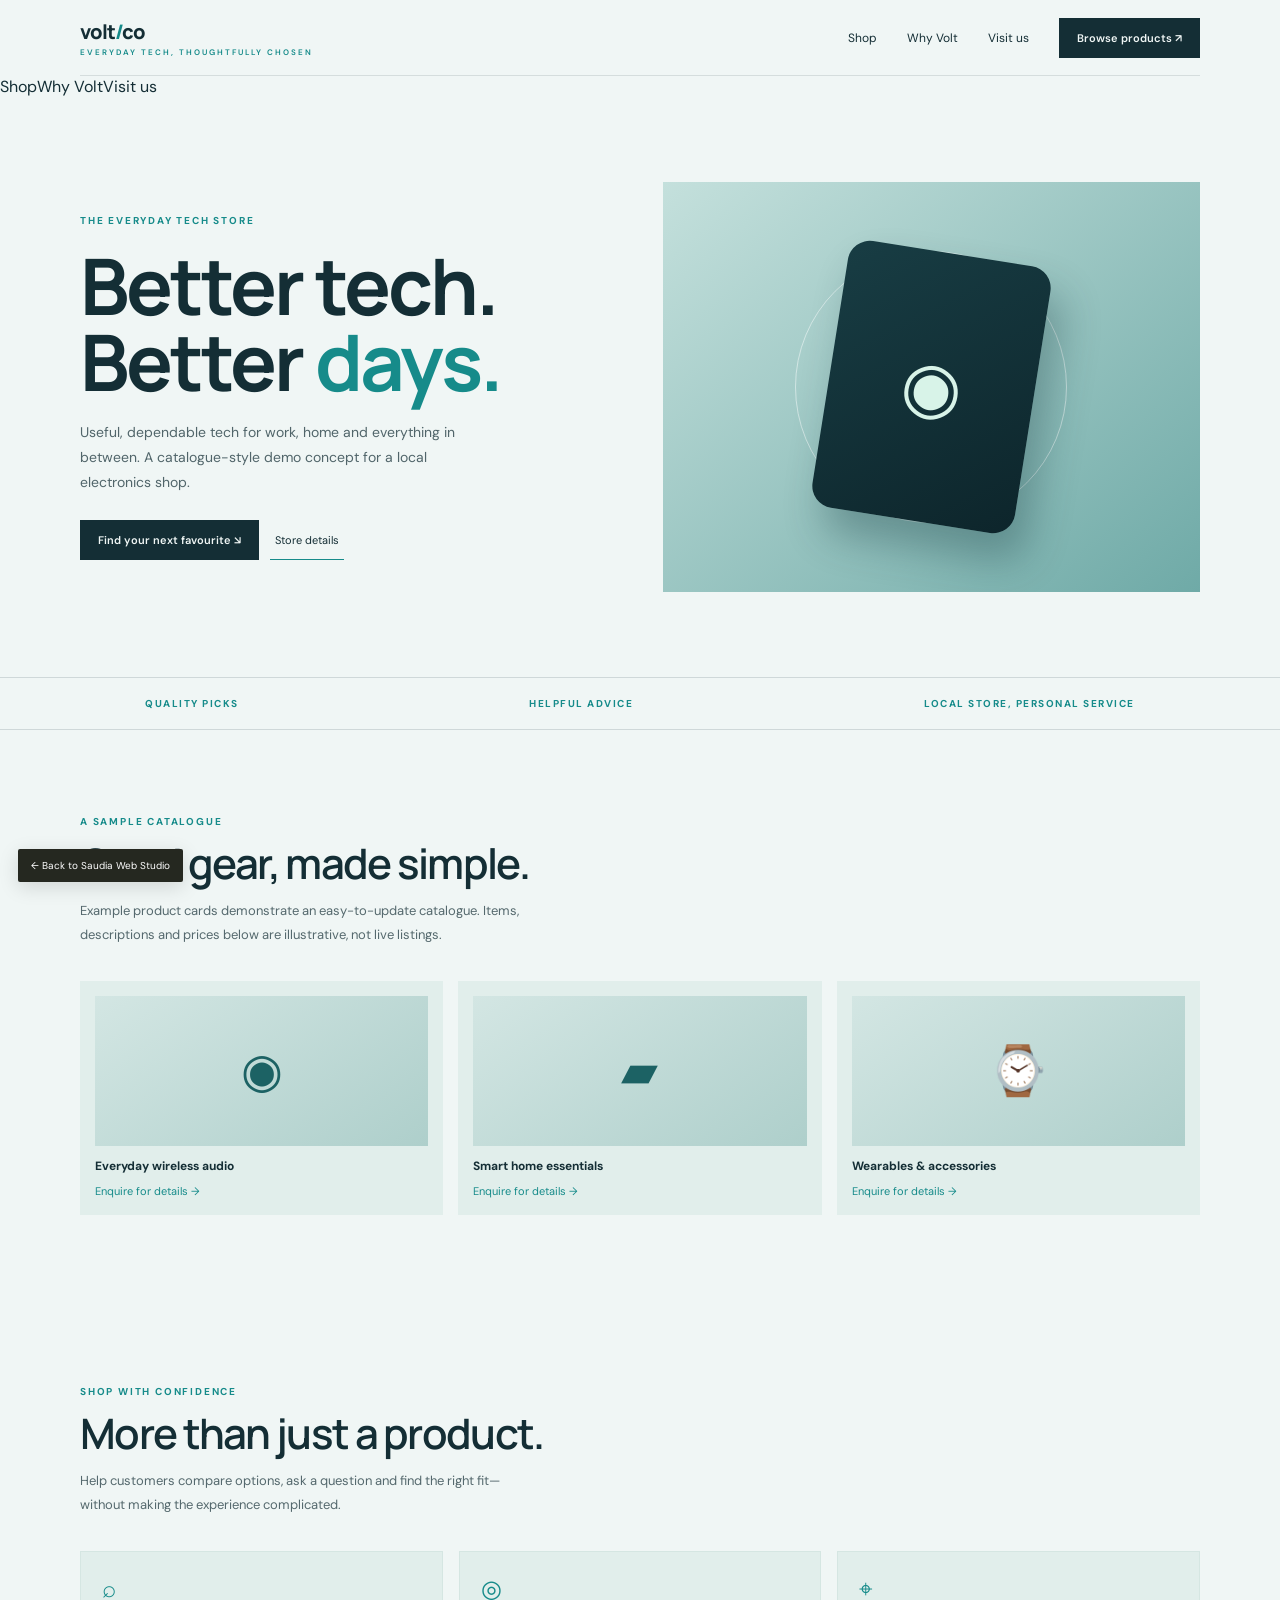
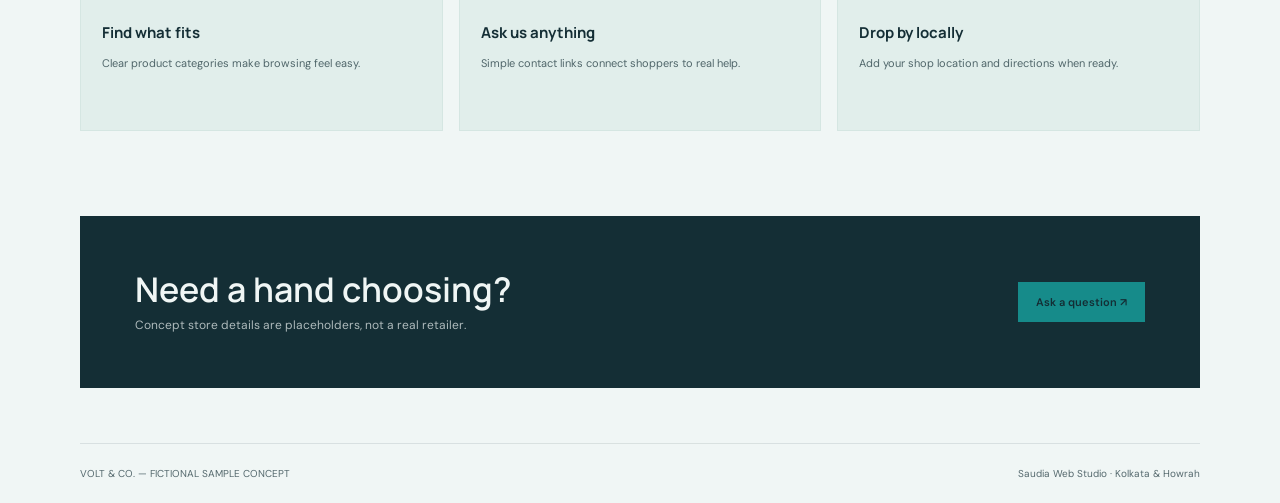
==== demos/electronics.html @ b41dc481 "Add standalone sample business websites Co-authored-by: arena-agent <297053741+arena-agent@users.nor" ====
<!doctype html><html lang="en"><head><meta charset="utf-8"><meta name="viewport" content="width=device-width,initial-scale=1"><meta name="description" content="Electronics shop website concept by Saudia Web Studio."><title>Volt &amp; Co. — Electronics sample</title><link rel="stylesheet" href="../demos.css"></head><body class="electronics"><header class="demo-wrap demo-nav"><a class="demo-brand" href="#top">volt<span style="color:var(--accent)">/</span>co<small>EVERYDAY TECH, THOUGHTFULLY CHOSEN</small></a><nav class="demo-links"><a href="#shop">Shop</a><a href="#benefits">Why Volt</a><a href="#visit">Visit us</a><a class="demo-btn" href="#shop">Browse products ↗</a></nav><button class="menu-btn" aria-label="Open menu">☰</button></header><nav class="mobile-links"><a href="#shop">Shop</a><a href="#benefits">Why Volt</a><a href="#visit">Visit us</a></nav><main id="top"><section class="demo-wrap demo-hero"><div><div class="demo-kicker">THE EVERYDAY TECH STORE</div><h1>Better tech.<br>Better <span style="color:var(--accent)">days.</span></h1><p>Useful, dependable tech for work, home and everything in between. A catalogue-style demo concept for a local electronics shop.</p><div class="demo-actions"><a class="demo-btn" href="#shop">Find your next favourite ↘</a><a class="demo-outline" href="#visit">Store details</a></div></div><div class="demo-art" role="img" aria-label="Stylized wireless headphones product"><div class="product-device">◉</div></div></section><div class="demo-band"><span>QUALITY PICKS</span><span>HELPFUL ADVICE</span><span>LOCAL STORE, PERSONAL SERVICE</span></div><section class="demo-wrap demo-section" id="shop"><div class="demo-kicker">A SAMPLE CATALOGUE</div><h2>Good gear, made simple.</h2><p class="section-intro">Example product cards demonstrate an easy-to-update catalogue. Items, descriptions and prices below are illustrative, not live listings.</p><div class="item-list"><article class="item"><div class="item-pic">◉</div><strong>Everyday wireless audio</strong><span>Enquire for details →</span></article><article class="item"><div class="item-pic">▰</div><strong>Smart home essentials</strong><span>Enquire for details →</span></article><article class="item"><div class="item-pic">⌚</div><strong>Wearables &amp; accessories</strong><span>Enquire for details →</span></article></div></section><section class="demo-wrap demo-section" id="benefits"><div class="demo-kicker">SHOP WITH CONFIDENCE</div><h2>More than just a product.</h2><p class="section-intro">Help customers compare options, ask a question and find the right fit—without making the experience complicated.</p><div class="demo-grid"><article class="demo-card"><span class="symbol">⌕</span><h3>Find what fits</h3><p>Clear product categories make browsing feel easy.</p></article><article class="demo-card"><span class="symbol">◎</span><h3>Ask us anything</h3><p>Simple contact links connect shoppers to real help.</p></article><article class="demo-card"><span class="symbol">⌖</span><h3>Drop by locally</h3><p>Add your shop location and directions when ready.</p></article></div></section><section class="demo-wrap demo-cta" id="visit"><div><h2>Need a hand choosing?</h2><p>Concept store details are placeholders, not a real retailer.</p></div><a class="demo-btn" href="mailto:hello@example.com?subject=Electronics%20shop%20enquiry">Ask a question ↗</a></section></main><footer class="demo-wrap demo-footer"><span>VOLT &amp; CO. — FICTIONAL SAMPLE CONCEPT</span><span>Saudia Web Studio · Kolkata &amp; Howrah</span></footer><a class="back-studio" href="../index.html#work">← Back to Saudia Web Studio</a><script src="demo.js"></script></body></html>
---- demos.css ----
@import url('https://fonts.googleapis.com/css2?family=DM+Sans:wght@400;500;600;700&family=Manrope:wght@400;500;600;700;800&family=Playfair+Display:ital,wght@0,500;0,600;1,500&display=swap');
*{box-sizing:border-box}html{scroll-behavior:smooth;scroll-padding-top:75px}body{margin:0;font-family:'DM Sans',sans-serif;color:var(--ink);background:var(--paper);-webkit-font-smoothing:antialiased}a{color:inherit;text-decoration:none}button{font:inherit}.demo-wrap{width:min(1120px,calc(100% - 48px));margin:auto}.demo-nav{height:76px;display:flex;align-items:center;justify-content:space-between;border-bottom:1px solid color-mix(in srgb,var(--ink) 12%,transparent)}.demo-brand{font:800 20px Manrope;letter-spacing:-1px}.demo-brand small{display:block;font:600 8px 'DM Sans';letter-spacing:2px;margin-top:2px;color:var(--accent)}.demo-links{display:flex;gap:30px;align-items:center;font-size:12px}.demo-btn{padding:13px 18px;background:var(--ink);color:var(--paper);font-size:11px;font-weight:600;display:inline-flex;gap:20px;align-items:center}.demo-hero{min-height:580px;display:grid;grid-template-columns:1fr 1fr;align-items:center;gap:45px;padding:65px 0}.demo-kicker{font-size:10px;font-weight:700;letter-spacing:1.8px;color:var(--accent)}.demo-hero h1{font:600 clamp(48px,6.5vw,78px)/.98 var(--heading);letter-spacing:-3px;margin:20px 0}.demo-hero h1 em{font-family:'Playfair Display',serif;color:var(--accent);font-weight:500}.demo-hero p{font-size:14px;line-height:1.8;max-width:390px;opacity:.72}.demo-actions{display:flex;gap:11px;margin-top:25px;align-items:center}.demo-outline{font-size:11px;border-bottom:1px solid var(--accent);padding:12px 5px}.demo-art{height:410px;position:relative;display:grid;place-items:center;overflow:hidden;background:var(--art)}.demo-art:after{content:'';position:absolute;width:270px;height:270px;border:1px solid #ffffff7a;border-radius:50%}.art-word{z-index:1;color:#fff;text-align:center;font:italic 22px 'Playfair Display';line-height:1.5}.demo-band{padding:19px 0;border-top:1px solid color-mix(in srgb,var(--ink) 15%,transparent);border-bottom:1px solid color-mix(in srgb,var(--ink) 15%,transparent);font-size:10px;font-weight:700;letter-spacing:1.5px;display:flex;justify-content:space-around;color:var(--accent)}.demo-section{padding:85px 0}.demo-section h2{font:600 42px/1.1 var(--heading);letter-spacing:-1.7px;margin:12px 0 12px}.section-intro{font-size:13px;opacity:.7;line-height:1.8;max-width:440px}.demo-grid{display:grid;grid-template-columns:repeat(3,1fr);gap:16px;margin-top:35px}.demo-card{padding:21px;background:var(--card);min-height:180px}.demo-card .symbol{font-size:24px;color:var(--accent)}.demo-card h3{font:700 15px Manrope;margin:18px 0 8px}.demo-card p{font-size:11px;line-height:1.7;opacity:.7}.demo-cta{background:var(--ink);color:var(--paper);padding:55px;display:flex;justify-content:space-between;align-items:center;gap:20px;margin-bottom:55px}.demo-cta h2{font:600 34px/1.1 var(--heading);margin:0 0 9px}.demo-cta p{font-size:12px;opacity:.7;margin:0}.demo-cta .demo-btn{background:var(--accent);color:var(--ink);white-space:nowrap}.demo-footer{border-top:1px solid color-mix(in srgb,var(--ink) 15%,transparent);padding:23px 0;display:flex;justify-content:space-between;font-size:10px;opacity:.7}.back-studio{position:fixed;z-index:5;bottom:18px;left:18px;padding:10px 13px;background:#252820;color:#fff;border-radius:2px;font-size:10px;box-shadow:0 5px 20px #0002}.menu-btn{display:none}
/* restaurant */.restaurant{--paper:#f7f2e8;--ink:#25342b;--accent:#a65e3b;--art:#748269;--card:#eee8d9;--heading:'Playfair Display',serif}.restaurant .demo-art{background:linear-gradient(135deg,#71816c,#b38a60)}.restaurant .plate-shape{width:260px;height:260px;background:radial-gradient(circle,#b56c41 0 14%,#dfc59a 15% 27%,#f2e7cd 28% 41%,#d9cfb8 42% 44%,#ece1ca 45%);border-radius:50%;box-shadow:0 20px 50px #25342b45;z-index:1}.restaurant .demo-art:after{width:310px;height:310px}
/* electronics */.electronics{--paper:#f0f6f5;--ink:#142e35;--accent:#168b8a;--art:#acd0cc;--card:#e1eeeb;--heading:Manrope}.electronics .demo-hero h1{font-weight:700}.electronics .demo-art{background:linear-gradient(140deg,#c4e0dc,#6faaa7)}.product-device{width:205px;height:270px;border-radius:22px;background:linear-gradient(145deg,#183d44,#0d252b);box-shadow:15px 25px 40px #11353b55;transform:rotate(9deg);z-index:1;display:grid;place-items:center;color:#d8f3e8;font-size:70px}.electronics .demo-card{border:1px solid #d5e6e2}.electronics .item-list{display:grid;grid-template-columns:repeat(3,1fr);gap:15px;margin-top:35px}.item{background:#e1eeeb;padding:15px}.item-pic{height:150px;background:linear-gradient(145deg,#d3e6e3,#aecfcb);display:grid;place-items:center;font-size:48px;color:#1c6264}.item strong{font-size:12px;display:block;margin:12px 0 5px}.item span{font-size:11px;color:#168b8a}
/* salon */.salon{--paper:#f8f2ef;--ink:#463936;--accent:#a26f67;--art:#d6b6ac;--card:#efe2dd;--heading:'Playfair Display',serif}.salon .demo-art{background:linear-gradient(145deg,#e6cfc5,#9e716c)}.salon .demo-art:before{content:'';position:absolute;bottom:-80px;width:230px;height:360px;border-radius:48% 48% 0 0;background:linear-gradient(130deg,#d0a28f,#87615c);box-shadow:inset 20px 0 #ffffff24}.salon .demo-art:after{width:300px;height:300px}.salon .demo-section:nth-of-type(even){background:#f1e7e2}.salon .demo-card{background:#f3e7e2}
@media(max-width:700px){.demo-wrap{width:calc(100% - 38px)}.demo-nav{height:65px}.demo-links{display:none}.menu-btn{display:block;background:none;border:0;font-size:22px;color:var(--ink)}.demo-nav.menu-open+.mobile-links{display:flex}.mobile-links{display:none;flex-direction:column;position:absolute;top:65px;left:0;right:0;background:var(--paper);z-index:4;padding:15px 20px;gap:16px;font-size:13px}.demo-hero{grid-template-columns:1fr;gap:27px;padding:50px 0}.demo-hero h1{font-size:58px}.demo-art{height:310px}.demo-band{font-size:8px;letter-spacing:.8px}.demo-section{padding:63px 0}.demo-section h2{font-size:35px}.demo-grid{grid-template-columns:1fr;gap:10px}.demo-card{min-height:150px}.demo-cta{padding:31px 23px;display:block}.demo-cta h2{font-size:29px}.demo-cta .demo-btn{margin-top:20px}.demo-footer{gap:10px;flex-wrap:wrap}.item-list{grid-template-columns:1fr!important}.item{display:grid;grid-template-columns:85px 1fr;column-gap:12px}.item-pic{grid-row:span 2;height:80px}.back-studio{bottom:10px;left:10px}}
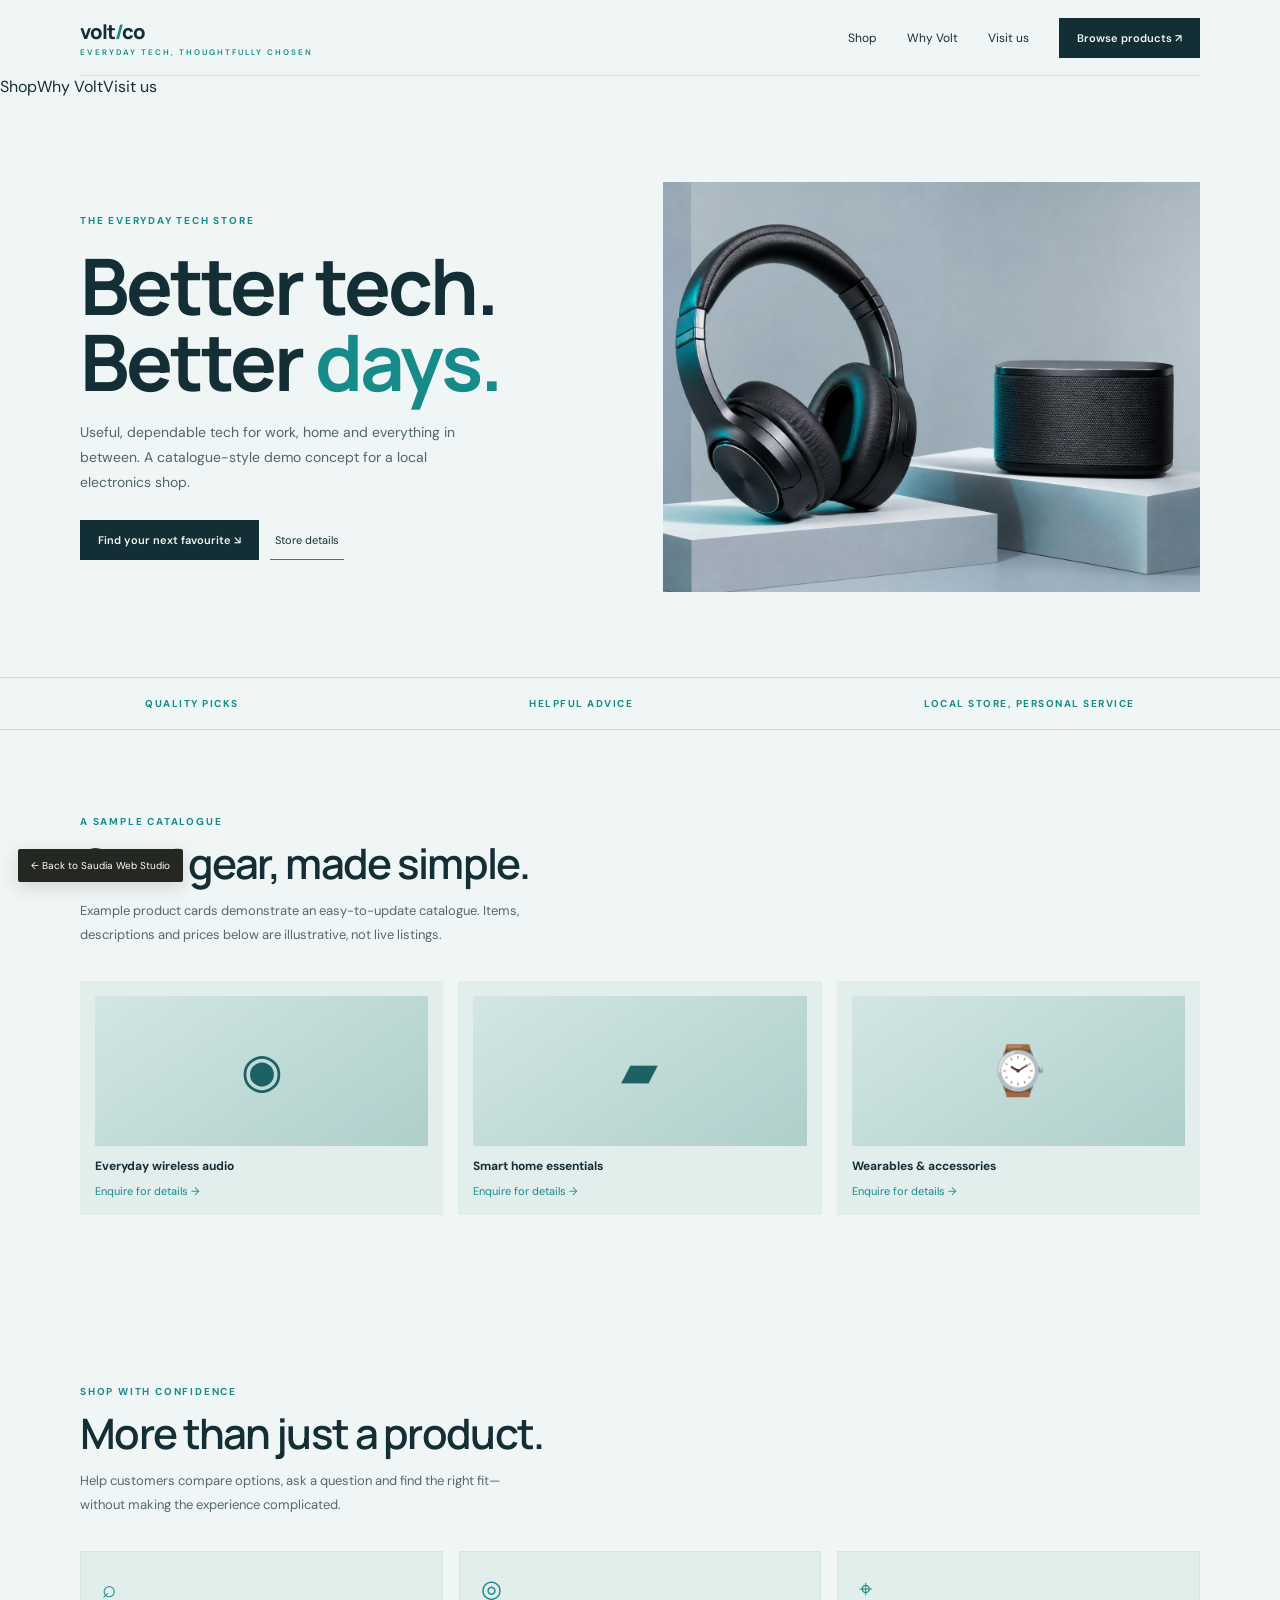
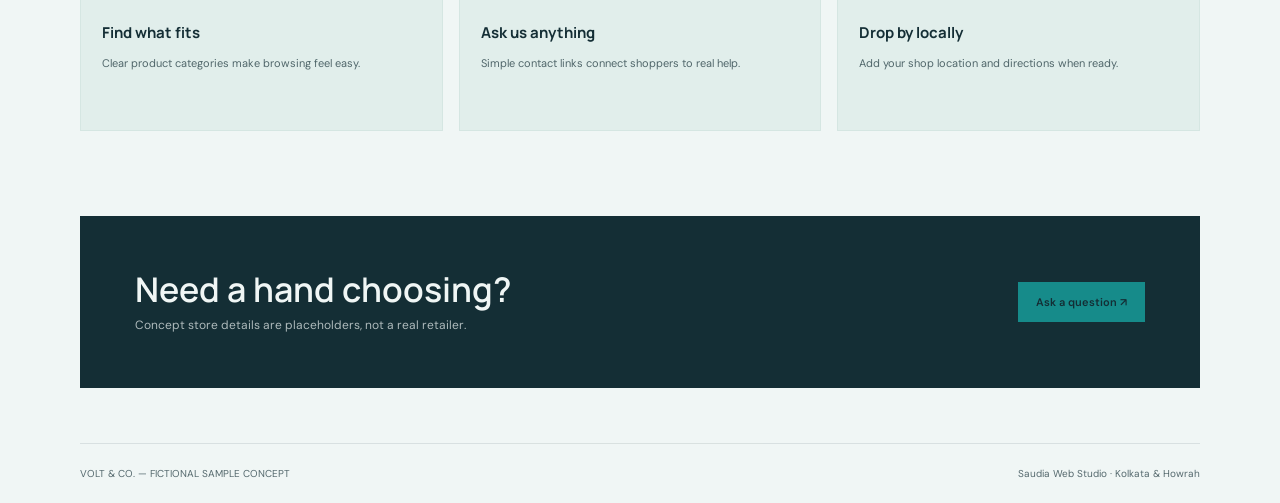
==== commit 007031f1: "Add photography to sample business websites Co-authored-by: arena-agent <297053741+arena-agent@users" ====
--- a/demos/electronics.html
+++ b/demos/electronics.html
@@ -1 +1 @@
-<!doctype html><html lang="en"><head><meta charset="utf-8"><meta name="viewport" content="width=device-width,initial-scale=1"><meta name="description" content="Electronics shop website concept by Saudia Web Studio."><title>Volt &amp; Co. — Electronics sample</title><link rel="stylesheet" href="../demos.css"></head><body class="electronics"><header class="demo-wrap demo-nav"><a class="demo-brand" href="#top">volt<span style="color:var(--accent)">/</span>co<small>EVERYDAY TECH, THOUGHTFULLY CHOSEN</small></a><nav class="demo-links"><a href="#shop">Shop</a><a href="#benefits">Why Volt</a><a href="#visit">Visit us</a><a class="demo-btn" href="#shop">Browse products ↗</a></nav><button class="menu-btn" aria-label="Open menu">☰</button></header><nav class="mobile-links"><a href="#shop">Shop</a><a href="#benefits">Why Volt</a><a href="#visit">Visit us</a></nav><main id="top"><section class="demo-wrap demo-hero"><div><div class="demo-kicker">THE EVERYDAY TECH STORE</div><h1>Better tech.<br>Better <span style="color:var(--accent)">days.</span></h1><p>Useful, dependable tech for work, home and everything in between. A catalogue-style demo concept for a local electronics shop.</p><div class="demo-actions"><a class="demo-btn" href="#shop">Find your next favourite ↘</a><a class="demo-outline" href="#visit">Store details</a></div></div><div class="demo-art" role="img" aria-label="Stylized wireless headphones product"><div class="product-device">◉</div></div></section><div class="demo-band"><span>QUALITY PICKS</span><span>HELPFUL ADVICE</span><span>LOCAL STORE, PERSONAL SERVICE</span></div><section class="demo-wrap demo-section" id="shop"><div class="demo-kicker">A SAMPLE CATALOGUE</div><h2>Good gear, made simple.</h2><p class="section-intro">Example product cards demonstrate an easy-to-update catalogue. Items, descriptions and prices below are illustrative, not live listings.</p><div class="item-list"><article class="item"><div class="item-pic">◉</div><strong>Everyday wireless audio</strong><span>Enquire for details →</span></article><article class="item"><div class="item-pic">▰</div><strong>Smart home essentials</strong><span>Enquire for details →</span></article><article class="item"><div class="item-pic">⌚</div><strong>Wearables &amp; accessories</strong><span>Enquire for details →</span></article></div></section><section class="demo-wrap demo-section" id="benefits"><div class="demo-kicker">SHOP WITH CONFIDENCE</div><h2>More than just a product.</h2><p class="section-intro">Help customers compare options, ask a question and find the right fit—without making the experience complicated.</p><div class="demo-grid"><article class="demo-card"><span class="symbol">⌕</span><h3>Find what fits</h3><p>Clear product categories make browsing feel easy.</p></article><article class="demo-card"><span class="symbol">◎</span><h3>Ask us anything</h3><p>Simple contact links connect shoppers to real help.</p></article><article class="demo-card"><span class="symbol">⌖</span><h3>Drop by locally</h3><p>Add your shop location and directions when ready.</p></article></div></section><section class="demo-wrap demo-cta" id="visit"><div><h2>Need a hand choosing?</h2><p>Concept store details are placeholders, not a real retailer.</p></div><a class="demo-btn" href="mailto:hello@example.com?subject=Electronics%20shop%20enquiry">Ask a question ↗</a></section></main><footer class="demo-wrap demo-footer"><span>VOLT &amp; CO. — FICTIONAL SAMPLE CONCEPT</span><span>Saudia Web Studio · Kolkata &amp; Howrah</span></footer><a class="back-studio" href="../index.html#work">← Back to Saudia Web Studio</a><script src="demo.js"></script></body></html>+<!doctype html><html lang="en"><head><meta charset="utf-8"><meta name="viewport" content="width=device-width,initial-scale=1"><meta name="description" content="Electronics shop website concept by Saudia Web Studio."><title>Volt &amp; Co. — Electronics sample</title><link rel="stylesheet" href="../demos.css"></head><body class="electronics"><header class="demo-wrap demo-nav"><a class="demo-brand" href="#top">volt<span style="color:var(--accent)">/</span>co<small>EVERYDAY TECH, THOUGHTFULLY CHOSEN</small></a><nav class="demo-links"><a href="#shop">Shop</a><a href="#benefits">Why Volt</a><a href="#visit">Visit us</a><a class="demo-btn" href="#shop">Browse products ↗</a></nav><button class="menu-btn" aria-label="Open menu">☰</button></header><nav class="mobile-links"><a href="#shop">Shop</a><a href="#benefits">Why Volt</a><a href="#visit">Visit us</a></nav><main id="top"><section class="demo-wrap demo-hero"><div><div class="demo-kicker">THE EVERYDAY TECH STORE</div><h1>Better tech.<br>Better <span style="color:var(--accent)">days.</span></h1><p>Useful, dependable tech for work, home and everything in between. A catalogue-style demo concept for a local electronics shop.</p><div class="demo-actions"><a class="demo-btn" href="#shop">Find your next favourite ↘</a><a class="demo-outline" href="#visit">Store details</a></div></div><div class="demo-art photo-art"><img src="electronics.jpg" alt="Wireless headphones and speaker displayed in a clean studio" width="1200" height="900" fetchpriority="high"></div></section><div class="demo-band"><span>QUALITY PICKS</span><span>HELPFUL ADVICE</span><span>LOCAL STORE, PERSONAL SERVICE</span></div><section class="demo-wrap demo-section" id="shop"><div class="demo-kicker">A SAMPLE CATALOGUE</div><h2>Good gear, made simple.</h2><p class="section-intro">Example product cards demonstrate an easy-to-update catalogue. Items, descriptions and prices below are illustrative, not live listings.</p><div class="item-list"><article class="item"><div class="item-pic">◉</div><strong>Everyday wireless audio</strong><span>Enquire for details →</span></article><article class="item"><div class="item-pic">▰</div><strong>Smart home essentials</strong><span>Enquire for details →</span></article><article class="item"><div class="item-pic">⌚</div><strong>Wearables &amp; accessories</strong><span>Enquire for details →</span></article></div></section><section class="demo-wrap demo-section" id="benefits"><div class="demo-kicker">SHOP WITH CONFIDENCE</div><h2>More than just a product.</h2><p class="section-intro">Help customers compare options, ask a question and find the right fit—without making the experience complicated.</p><div class="demo-grid"><article class="demo-card"><span class="symbol">⌕</span><h3>Find what fits</h3><p>Clear product categories make browsing feel easy.</p></article><article class="demo-card"><span class="symbol">◎</span><h3>Ask us anything</h3><p>Simple contact links connect shoppers to real help.</p></article><article class="demo-card"><span class="symbol">⌖</span><h3>Drop by locally</h3><p>Add your shop location and directions when ready.</p></article></div></section><section class="demo-wrap demo-cta" id="visit"><div><h2>Need a hand choosing?</h2><p>Concept store details are placeholders, not a real retailer.</p></div><a class="demo-btn" href="mailto:hello@example.com?subject=Electronics%20shop%20enquiry">Ask a question ↗</a></section></main><footer class="demo-wrap demo-footer"><span>VOLT &amp; CO. — FICTIONAL SAMPLE CONCEPT</span><span>Saudia Web Studio · Kolkata &amp; Howrah</span></footer><a class="back-studio" href="../index.html#work">← Back to Saudia Web Studio</a><script src="demo.js"></script></body></html>
--- a/demos.css
+++ b/demos.css
@@ -4,3 +4,5 @@
 /* electronics */.electronics{--paper:#f0f6f5;--ink:#142e35;--accent:#168b8a;--art:#acd0cc;--card:#e1eeeb;--heading:Manrope}.electronics .demo-hero h1{font-weight:700}.electronics .demo-art{background:linear-gradient(140deg,#c4e0dc,#6faaa7)}.product-device{width:205px;height:270px;border-radius:22px;background:linear-gradient(145deg,#183d44,#0d252b);box-shadow:15px 25px 40px #11353b55;transform:rotate(9deg);z-index:1;display:grid;place-items:center;color:#d8f3e8;font-size:70px}.electronics .demo-card{border:1px solid #d5e6e2}.electronics .item-list{display:grid;grid-template-columns:repeat(3,1fr);gap:15px;margin-top:35px}.item{background:#e1eeeb;padding:15px}.item-pic{height:150px;background:linear-gradient(145deg,#d3e6e3,#aecfcb);display:grid;place-items:center;font-size:48px;color:#1c6264}.item strong{font-size:12px;display:block;margin:12px 0 5px}.item span{font-size:11px;color:#168b8a}
 /* salon */.salon{--paper:#f8f2ef;--ink:#463936;--accent:#a26f67;--art:#d6b6ac;--card:#efe2dd;--heading:'Playfair Display',serif}.salon .demo-art{background:linear-gradient(145deg,#e6cfc5,#9e716c)}.salon .demo-art:before{content:'';position:absolute;bottom:-80px;width:230px;height:360px;border-radius:48% 48% 0 0;background:linear-gradient(130deg,#d0a28f,#87615c);box-shadow:inset 20px 0 #ffffff24}.salon .demo-art:after{width:300px;height:300px}.salon .demo-section:nth-of-type(even){background:#f1e7e2}.salon .demo-card{background:#f3e7e2}
 @media(max-width:700px){.demo-wrap{width:calc(100% - 38px)}.demo-nav{height:65px}.demo-links{display:none}.menu-btn{display:block;background:none;border:0;font-size:22px;color:var(--ink)}.demo-nav.menu-open+.mobile-links{display:flex}.mobile-links{display:none;flex-direction:column;position:absolute;top:65px;left:0;right:0;background:var(--paper);z-index:4;padding:15px 20px;gap:16px;font-size:13px}.demo-hero{grid-template-columns:1fr;gap:27px;padding:50px 0}.demo-hero h1{font-size:58px}.demo-art{height:310px}.demo-band{font-size:8px;letter-spacing:.8px}.demo-section{padding:63px 0}.demo-section h2{font-size:35px}.demo-grid{grid-template-columns:1fr;gap:10px}.demo-card{min-height:150px}.demo-cta{padding:31px 23px;display:block}.demo-cta h2{font-size:29px}.demo-cta .demo-btn{margin-top:20px}.demo-footer{gap:10px;flex-wrap:wrap}.item-list{grid-template-columns:1fr!important}.item{display:grid;grid-template-columns:85px 1fr;column-gap:12px}.item-pic{grid-row:span 2;height:80px}.back-studio{bottom:10px;left:10px}}
+/* Real editorial photography replaces the abstract hero art in the demos. */
+.photo-art{background:var(--art);overflow:hidden}.photo-art:after{display:none}.photo-art>img{width:100%;height:100%;object-fit:cover;position:absolute;inset:0}.restaurant .photo-art>img{object-position:center 58%}.electronics .photo-art>img{object-position:center}.salon .photo-art>img{object-position:center 40%}
